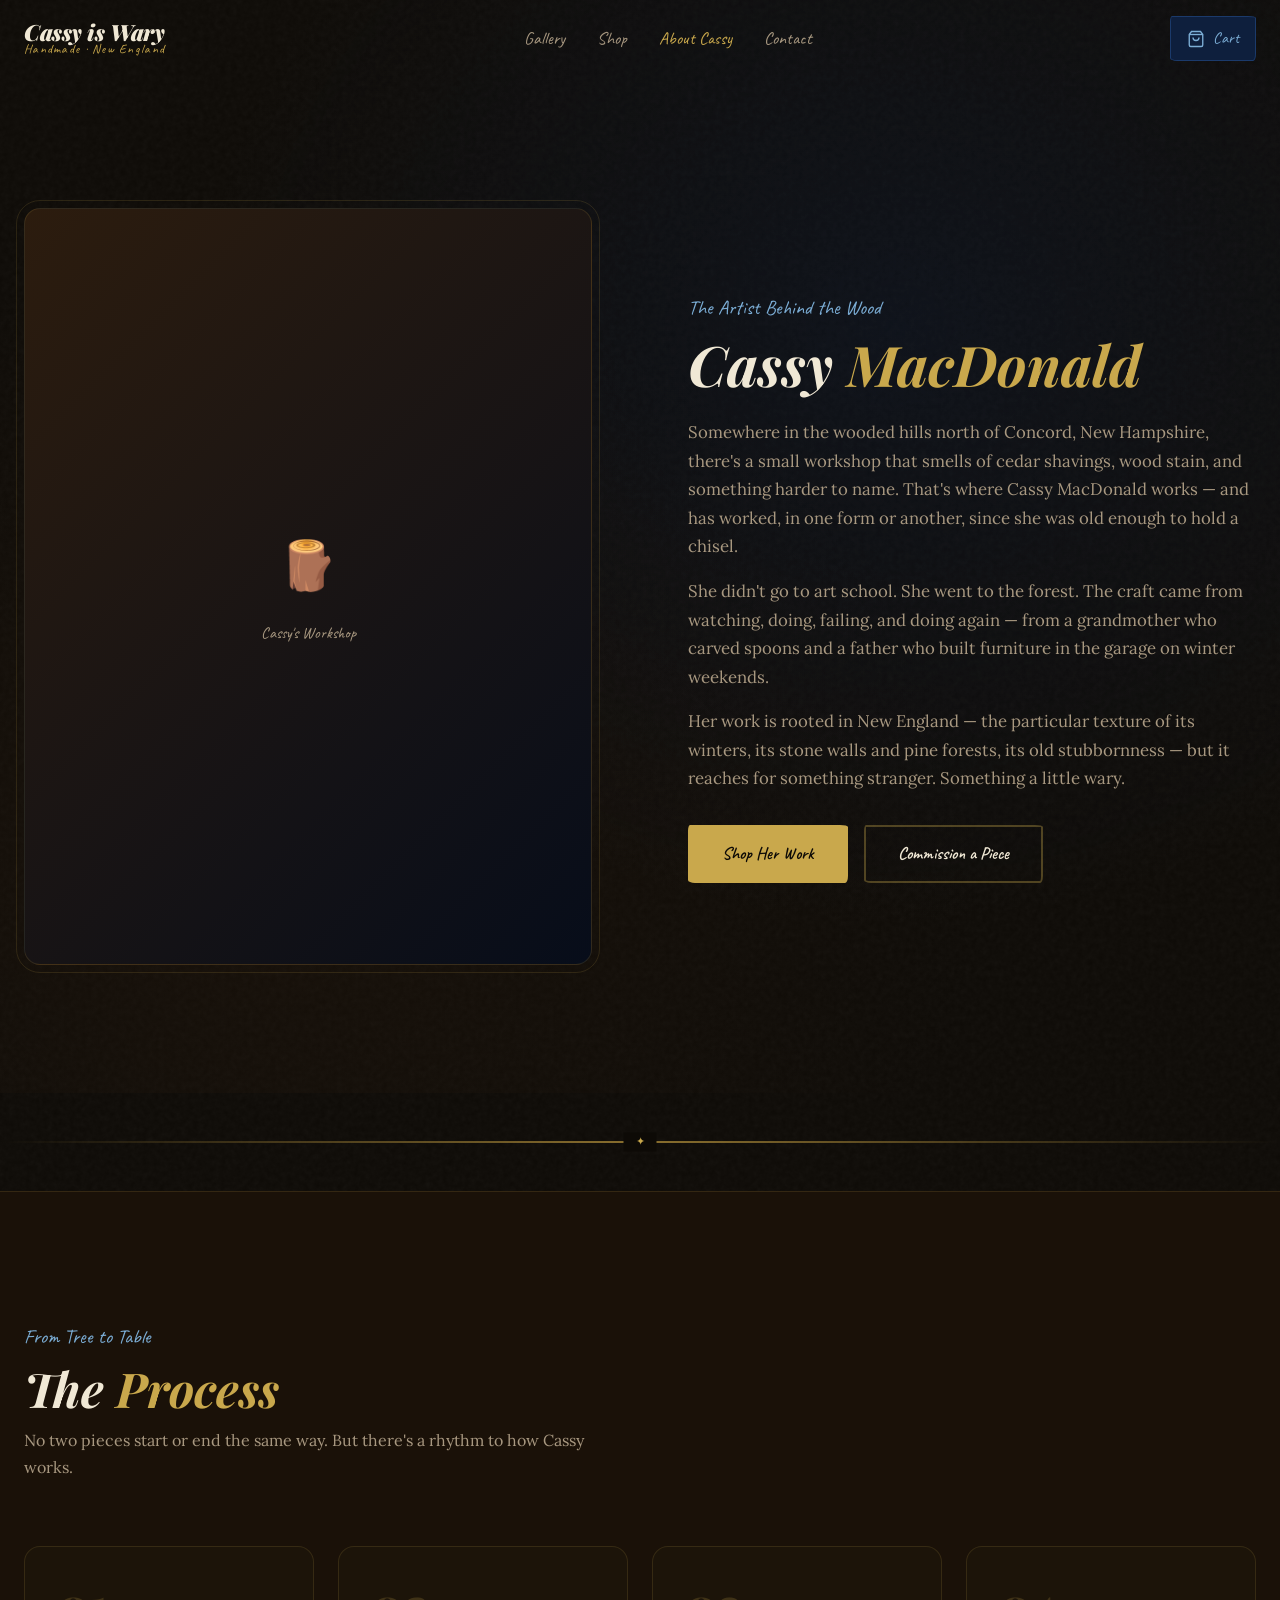
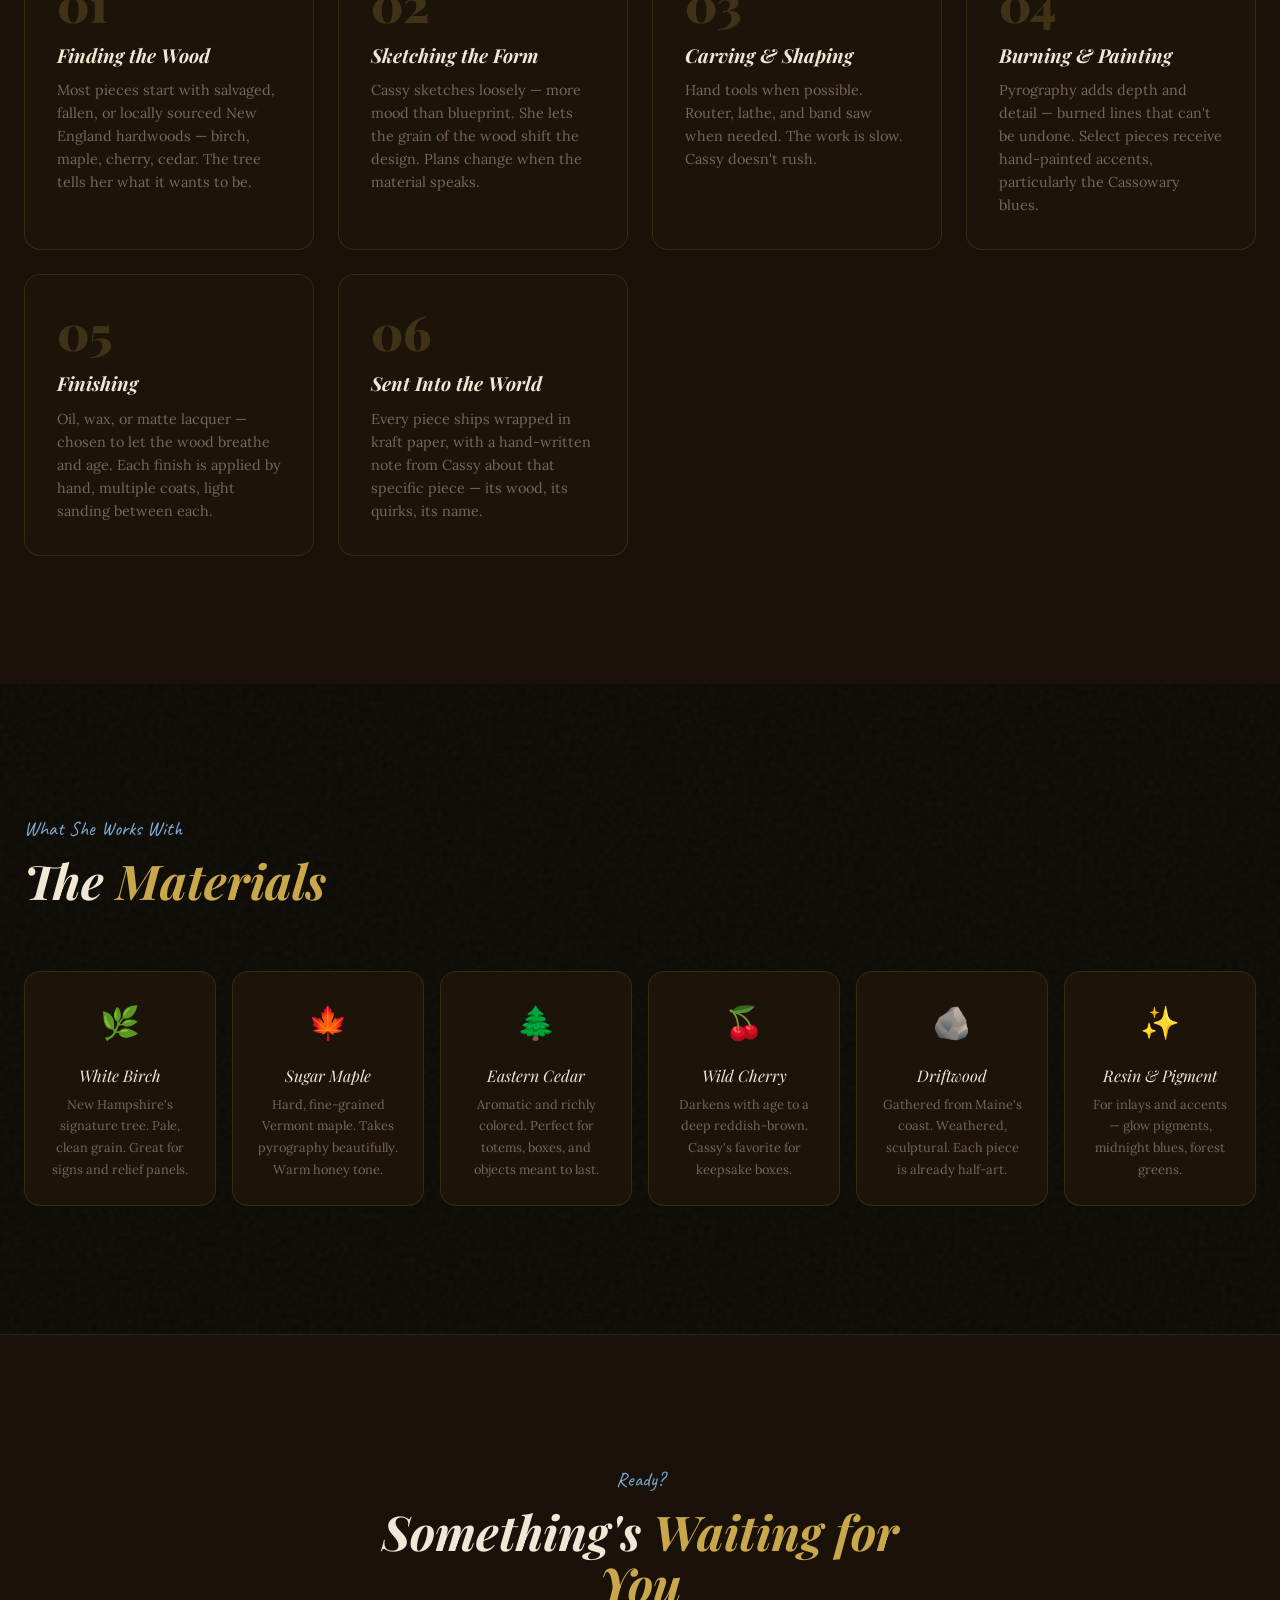
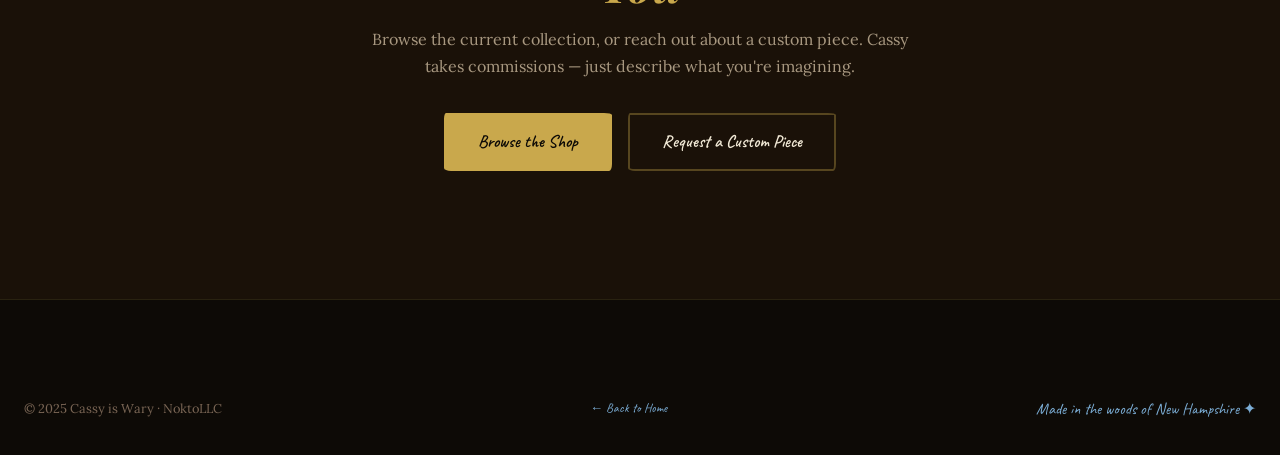
==== about.html @ 4c767a43 "Initial build: Cassy is Wary woodcraft site Full static gallery + e-commerce site for Cassy MacDonal" ====
<!DOCTYPE html>
<html lang="en">
<head>
  <meta charset="UTF-8">
  <meta name="viewport" content="width=device-width, initial-scale=1.0">
  <meta name="description" content="About Cassy MacDonald — the artist behind Cassy is Wary. Handmade woodcraft from New Hampshire.">
  <title>About Cassy — Cassy is Wary</title>
  <link rel="stylesheet" href="css/main.css">
  <link rel="icon" href="data:image/svg+xml,<svg xmlns='http://www.w3.org/2000/svg' viewBox='0 0 100 100'><text y='.9em' font-size='90'>🪵</text></svg>">
  <style>
    .about-hero {
      padding: calc(var(--sp-10) + 80px) 0 var(--sp-10);
      position: relative;
      overflow: hidden;
    }
    .about-hero::before {
      content: '';
      position: absolute;
      inset: 0;
      background:
        radial-gradient(ellipse at 70% 30%, rgba(14,31,61,0.35) 0%, transparent 55%),
        radial-gradient(ellipse at 20% 80%, rgba(44,28,14,0.3) 0%, transparent 50%);
    }
    .about-hero-grid {
      display: grid;
      grid-template-columns: 1fr 1fr;
      gap: var(--sp-9);
      align-items: center;
      position: relative;
    }
    .about-portrait {
      position: relative;
    }
    .about-portrait img {
      width: 100%;
      border-radius: var(--radius-lg);
      border: 1px solid var(--border);
      box-shadow: 0 32px 80px rgba(0,0,0,0.7);
    }
    .portrait-frame {
      position: absolute;
      inset: -8px;
      border: 1px solid var(--border);
      border-radius: calc(var(--radius-lg) + 8px);
      pointer-events: none;
    }
    .portrait-placeholder {
      aspect-ratio: 3/4;
      background: linear-gradient(135deg, var(--bark-mid), var(--blue-void));
      border-radius: var(--radius-lg);
      display: flex;
      flex-direction: column;
      align-items: center;
      justify-content: center;
      gap: var(--sp-3);
      border: 1px solid var(--border);
      color: var(--ash);
      font-family: var(--font-hand);
    }
    .process-section {
      padding: var(--sp-10) 0;
      background: var(--bark-deep);
      border-top: 1px solid var(--border);
    }
    .process-steps {
      display: grid;
      grid-template-columns: repeat(auto-fill, minmax(240px, 1fr));
      gap: var(--sp-5);
      margin-top: var(--sp-8);
    }
    .process-step {
      background: var(--bg-card);
      border: 1px solid var(--border);
      border-radius: var(--radius-lg);
      padding: var(--sp-6);
      position: relative;
    }
    .step-number {
      font-family: var(--font-display);
      font-size: 3rem;
      font-weight: 900;
      color: var(--gold);
      opacity: 0.2;
      line-height: 1;
      margin-bottom: var(--sp-3);
    }
    .step-title {
      font-family: var(--font-display);
      font-size: 1.2rem;
      font-style: italic;
      color: var(--parchment);
      margin-bottom: var(--sp-2);
    }
    .step-desc {
      font-size: 0.9rem;
      color: var(--text-muted);
      line-height: 1.6;
    }
    .materials-section {
      padding: var(--sp-10) 0;
    }
    .materials-grid {
      display: grid;
      grid-template-columns: repeat(auto-fill, minmax(180px, 1fr));
      gap: var(--sp-4);
      margin-top: var(--sp-7);
    }
    .material-card {
      background: var(--bg-card);
      border: 1px solid var(--border);
      border-radius: var(--radius-lg);
      padding: var(--sp-5);
      text-align: center;
      transition: border-color var(--dur-fast), transform var(--dur-mid) var(--ease-out);
    }
    .material-card:hover {
      border-color: var(--border-strong);
      transform: translateY(-3px);
    }
    .material-icon {
      font-size: 2rem;
      margin-bottom: var(--sp-3);
      display: block;
    }
    .material-name {
      font-family: var(--font-display);
      font-style: italic;
      font-size: 1rem;
      color: var(--parchment);
      margin-bottom: var(--sp-1);
    }
    .material-desc {
      font-size: 0.8rem;
      color: var(--text-muted);
    }
    @media (max-width: 768px) {
      .about-hero-grid { grid-template-columns: 1fr; }
      .about-portrait { max-width: 360px; margin: 0 auto; }
    }
  </style>
</head>
<body>

  <header class="site-nav" role="banner">
    <div class="container nav-inner">
      <a href="index.html" class="nav-logo" aria-label="Cassy is Wary — Home">
        <span class="nav-logo-main">Cassy is Wary</span>
        <span class="nav-logo-sub">Handmade · New England</span>
      </a>
      <nav class="nav-links" aria-label="Main navigation">
        <a href="index.html#gallery">Gallery</a>
        <a href="shop.html">Shop</a>
        <a href="about.html" aria-current="page" style="color:var(--gold)">About Cassy</a>
        <a href="index.html#contact">Contact</a>
      </nav>
      <button class="nav-cart-btn" aria-label="View cart" id="open-cart">
        <svg width="18" height="18" viewBox="0 0 24 24" fill="none" stroke="currentColor" stroke-width="1.8" aria-hidden="true">
          <path d="M6 2L3 6v14a2 2 0 002 2h14a2 2 0 002-2V6l-3-4z"/>
          <line x1="3" y1="6" x2="21" y2="6"/>
          <path d="M16 10a4 4 0 01-8 0"/>
        </svg>
        Cart
      </button>
      <button class="nav-hamburger" aria-label="Open menu" aria-expanded="false">
        <span></span><span></span><span></span>
      </button>
    </div>
  </header>

  <main>

    <!-- Hero -->
    <section class="about-hero" aria-label="About Cassy MacDonald">
      <div class="container">
        <div class="about-hero-grid">
          <div class="about-portrait animate-in">
            <img src="images/about-workshop.webp"
                 alt="Cassy MacDonald at her workbench carving wood by lamplight"
                 loading="eager"
                 onerror="this.style.display='none';this.nextElementSibling.style.display='flex'">
            <div class="portrait-placeholder" style="display:none">
              <span style="font-size:3rem">🪵</span>
              <span>Cassy's Workshop</span>
            </div>
            <div class="portrait-frame" aria-hidden="true"></div>
          </div>

          <div class="animate-in">
            <span class="section-eyebrow">The Artist Behind the Wood</span>
            <h1 class="section-title" style="font-size:clamp(2.2rem,5vw,3.5rem)">
              Cassy <span>MacDonald</span>
            </h1>
            <div style="height:var(--sp-5)"></div>
            <p style="color:var(--text-secondary);font-size:1.05rem;margin-bottom:var(--sp-4)">
              Somewhere in the wooded hills north of Concord, New Hampshire, there's a small workshop
              that smells of cedar shavings, wood stain, and something harder to name. That's where
              Cassy MacDonald works — and has worked, in one form or another, since she was old
              enough to hold a chisel.
            </p>
            <p style="color:var(--text-secondary);font-size:1.05rem;margin-bottom:var(--sp-4)">
              She didn't go to art school. She went to the forest. The craft came from watching,
              doing, failing, and doing again — from a grandmother who carved spoons and a father
              who built furniture in the garage on winter weekends.
            </p>
            <p style="color:var(--text-secondary);font-size:1.05rem;margin-bottom:var(--sp-6)">
              Her work is rooted in New England — the particular texture of its winters,
              its stone walls and pine forests, its old stubbornness — but it reaches for
              something stranger. Something a little wary.
            </p>
            <div style="display:flex;gap:var(--sp-4);flex-wrap:wrap">
              <a href="shop.html" class="btn btn-primary">Shop Her Work</a>
              <a href="index.html#contact" class="btn btn-secondary">Commission a Piece</a>
            </div>
          </div>
        </div>
      </div>
    </section>

    <div class="bark-divider container"></div>

    <!-- Process -->
    <section class="process-section" id="process" aria-label="Cassy's process">
      <div class="container">
        <div class="section-header animate-in">
          <span class="section-eyebrow">From Tree to Table</span>
          <h2 class="section-title">The <span>Process</span></h2>
          <p class="section-desc">
            No two pieces start or end the same way. But there's a rhythm to how Cassy works.
          </p>
        </div>
        <div class="process-steps">
          <div class="process-step animate-in">
            <div class="step-number" aria-hidden="true">01</div>
            <h3 class="step-title">Finding the Wood</h3>
            <p class="step-desc">Most pieces start with salvaged, fallen, or locally sourced New England hardwoods — birch, maple, cherry, cedar. The tree tells her what it wants to be.</p>
          </div>
          <div class="process-step animate-in">
            <div class="step-number" aria-hidden="true">02</div>
            <h3 class="step-title">Sketching the Form</h3>
            <p class="step-desc">Cassy sketches loosely — more mood than blueprint. She lets the grain of the wood shift the design. Plans change when the material speaks.</p>
          </div>
          <div class="process-step animate-in">
            <div class="step-number" aria-hidden="true">03</div>
            <h3 class="step-title">Carving & Shaping</h3>
            <p class="step-desc">Hand tools when possible. Router, lathe, and band saw when needed. The work is slow. Cassy doesn't rush.</p>
          </div>
          <div class="process-step animate-in">
            <div class="step-number" aria-hidden="true">04</div>
            <h3 class="step-title">Burning & Painting</h3>
            <p class="step-desc">Pyrography adds depth and detail — burned lines that can't be undone. Select pieces receive hand-painted accents, particularly the Cassowary blues.</p>
          </div>
          <div class="process-step animate-in">
            <div class="step-number" aria-hidden="true">05</div>
            <h3 class="step-title">Finishing</h3>
            <p class="step-desc">Oil, wax, or matte lacquer — chosen to let the wood breathe and age. Each finish is applied by hand, multiple coats, light sanding between each.</p>
          </div>
          <div class="process-step animate-in">
            <div class="step-number" aria-hidden="true">06</div>
            <h3 class="step-title">Sent Into the World</h3>
            <p class="step-desc">Every piece ships wrapped in kraft paper, with a hand-written note from Cassy about that specific piece — its wood, its quirks, its name.</p>
          </div>
        </div>
      </div>
    </section>

    <!-- Materials -->
    <section class="materials-section" aria-label="Materials Cassy works with">
      <div class="container">
        <div class="section-header animate-in">
          <span class="section-eyebrow">What She Works With</span>
          <h2 class="section-title">The <span>Materials</span></h2>
        </div>
        <div class="materials-grid">
          <div class="material-card animate-in">
            <span class="material-icon" aria-hidden="true">🌿</span>
            <div class="material-name">White Birch</div>
            <p class="material-desc">New Hampshire's signature tree. Pale, clean grain. Great for signs and relief panels.</p>
          </div>
          <div class="material-card animate-in">
            <span class="material-icon" aria-hidden="true">🍁</span>
            <div class="material-name">Sugar Maple</div>
            <p class="material-desc">Hard, fine-grained Vermont maple. Takes pyrography beautifully. Warm honey tone.</p>
          </div>
          <div class="material-card animate-in">
            <span class="material-icon" aria-hidden="true">🌲</span>
            <div class="material-name">Eastern Cedar</div>
            <p class="material-desc">Aromatic and richly colored. Perfect for totems, boxes, and objects meant to last.</p>
          </div>
          <div class="material-card animate-in">
            <span class="material-icon" aria-hidden="true">🍒</span>
            <div class="material-name">Wild Cherry</div>
            <p class="material-desc">Darkens with age to a deep reddish-brown. Cassy's favorite for keepsake boxes.</p>
          </div>
          <div class="material-card animate-in">
            <span class="material-icon" aria-hidden="true">🪨</span>
            <div class="material-name">Driftwood</div>
            <p class="material-desc">Gathered from Maine's coast. Weathered, sculptural. Each piece is already half-art.</p>
          </div>
          <div class="material-card animate-in">
            <span class="material-icon" aria-hidden="true">✨</span>
            <div class="material-name">Resin & Pigment</div>
            <p class="material-desc">For inlays and accents — glow pigments, midnight blues, forest greens.</p>
          </div>
        </div>
      </div>
    </section>

    <!-- CTA -->
    <section style="padding:var(--sp-10) 0;text-align:center;background:var(--bark-deep);border-top:1px solid var(--border)">
      <div class="container">
        <div class="animate-in" style="max-width:560px;margin:0 auto">
          <span class="section-eyebrow" style="display:block;text-align:center">Ready?</span>
          <h2 class="section-title" style="text-align:center">Something's <span>Waiting for You</span></h2>
          <p style="color:var(--text-secondary);margin:var(--sp-4) 0 var(--sp-6)">
            Browse the current collection, or reach out about a custom piece.
            Cassy takes commissions — just describe what you're imagining.
          </p>
          <div style="display:flex;gap:var(--sp-4);justify-content:center;flex-wrap:wrap">
            <a href="shop.html" class="btn btn-primary">Browse the Shop</a>
            <a href="index.html#contact" class="btn btn-secondary">Request a Custom Piece</a>
          </div>
        </div>
      </div>
    </section>

  </main>

  <footer class="site-footer" role="contentinfo">
    <div class="container">
      <div class="footer-bottom" style="padding-top:0;border-top:none">
        <span>© 2025 Cassy is Wary · NoktoLLC</span>
        <a href="index.html" style="font-family:var(--font-hand);color:var(--blue-wattle)">← Back to Home</a>
        <span class="footer-hand-note">Made in the woods of New Hampshire ✦</span>
      </div>
    </div>
  </footer>

  <script src="js/main.js" defer></script>
</body>
</html>
---- css/main.css ----
/* ============================================================
   CASSY IS WARY — Design System
   Rustic · Haunted Woods · Cozy · Eccentric
   Inspired by the Cassowary bird & Beau is Afraid
   ============================================================ */

/* ── Google Fonts ── */
@import url('https://fonts.googleapis.com/css2?family=Playfair+Display:ital,wght@0,400;0,700;0,900;1,400;1,700&family=Lora:ital,wght@0,400;0,500;1,400&family=Caveat:wght@400;600;700&display=swap');

/* ── Design Tokens ── */
:root {
  /* Core Palette */
  --void:           #08070A;
  --bark-abyss:     #0D0A06;
  --bark-deep:      #1A1108;
  --bark-mid:       #2C1C0E;
  --bark-warm:      #3D2410;
  --bark-light:     #5C3D22;

  /* Cassowary Blues */
  --blue-void:      #070D1A;
  --blue-deep:      #0E1F3D;
  --blue-mid:       #1B3A6B;
  --blue-bright:    #2952A3;
  --blue-accent:    #4A7FD4;
  --blue-wattle:    #7CAED6; /* cassowary wattle color */

  /* Forest */
  --moss-deep:      #1A2010;
  --moss:           #384830;
  --fern:           #4A6040;

  /* Warm Neutrals */
  --bone:           #E8DFD0;
  --parchment:      #F0E8D5;
  --cream:          #FAF5EB;
  --ash:            #A89880;
  --driftwood:      #7A6655;

  /* Accents */
  --gold:           #C9A84C;
  --gold-dim:       #8A6F2E;
  --rust:           #7A2D1E;
  --rust-bright:    #A03D2A;
  --wax:            #D4C5A9;

  /* Semantic */
  --bg-primary:     var(--bark-abyss);
  --bg-surface:     var(--bark-deep);
  --bg-raised:      var(--bark-mid);
  --bg-card:        #1C1409;
  --text-primary:   var(--bone);
  --text-secondary: var(--ash);
  --text-muted:     var(--driftwood);
  --text-accent:    var(--gold);
  --border:         rgba(201, 168, 76, 0.15);
  --border-strong:  rgba(201, 168, 76, 0.35);
  --glow-blue:      rgba(27, 58, 107, 0.4);
  --glow-gold:      rgba(201, 168, 76, 0.25);

  /* Typography */
  --font-display:   'Playfair Display', Georgia, serif;
  --font-body:      'Lora', Georgia, serif;
  --font-hand:      'Caveat', cursive;

  /* Spacing (8dp rhythm) */
  --sp-1: 4px;
  --sp-2: 8px;
  --sp-3: 12px;
  --sp-4: 16px;
  --sp-5: 24px;
  --sp-6: 32px;
  --sp-7: 48px;
  --sp-8: 64px;
  --sp-9: 96px;
  --sp-10: 128px;

  /* Radii */
  --radius-sm:   4px;
  --radius-md:   8px;
  --radius-lg:   16px;
  --radius-bark: 2px 8px 3px 7px / 6px 2px 7px 3px; /* organic */

  /* Transitions */
  --ease-out:    cubic-bezier(0.16, 1, 0.3, 1);
  --ease-in:     cubic-bezier(0.4, 0, 1, 1);
  --dur-fast:    150ms;
  --dur-mid:     250ms;
  --dur-slow:    400ms;
  --dur-drift:   600ms;
}

/* ── Reset ── */
*, *::before, *::after { box-sizing: border-box; margin: 0; padding: 0; }
html { font-size: 16px; scroll-behavior: smooth; }

body {
  background-color: var(--bg-primary);
  color: var(--text-primary);
  font-family: var(--font-body);
  font-size: 1rem;
  line-height: 1.7;
  min-height: 100vh;
  overflow-x: hidden;
  /* subtle grain overlay */
  background-image:
    url("data:image/svg+xml,%3Csvg viewBox='0 0 256 256' xmlns='http://www.w3.org/2000/svg'%3E%3Cfilter id='noise'%3E%3CfeTurbulence type='fractalNoise' baseFrequency='0.9' numOctaves='4' stitchTiles='stitch'/%3E%3CfeColorMatrix type='saturate' values='0'/%3E%3C/filter%3E%3Crect width='100%25' height='100%25' filter='url(%23noise)' opacity='0.04'/%3E%3C/svg%3E");
}

img { display: block; max-width: 100%; height: auto; }
a  { color: inherit; text-decoration: none; }
ul { list-style: none; }
button { cursor: pointer; border: none; background: none; font: inherit; }

/* ── Utility ── */
.container {
  width: 100%;
  max-width: 1280px;
  margin: 0 auto;
  padding: 0 var(--sp-5);
}
.visually-hidden {
  position: absolute; width: 1px; height: 1px;
  overflow: hidden; clip: rect(0,0,0,0); white-space: nowrap;
}
.hand-label {
  font-family: var(--font-hand);
  font-size: 1.1rem;
  color: var(--gold);
  letter-spacing: 0.05em;
}
.section-eyebrow {
  font-family: var(--font-hand);
  font-size: 1.25rem;
  color: var(--blue-wattle);
  display: block;
  margin-bottom: var(--sp-2);
}
.bark-divider {
  width: 100%;
  height: 2px;
  background: linear-gradient(90deg, transparent, var(--gold-dim), transparent);
  margin: var(--sp-7) 0;
  position: relative;
}
.bark-divider::before {
  content: '✦';
  position: absolute;
  left: 50%;
  top: 50%;
  transform: translate(-50%, -50%);
  color: var(--gold);
  background: var(--bg-primary);
  padding: 0 var(--sp-3);
  font-size: 0.7rem;
}

/* ── Navigation ── */
.site-nav {
  position: fixed;
  top: 0; left: 0; right: 0;
  z-index: 100;
  padding: var(--sp-4) 0;
  transition: background var(--dur-mid) var(--ease-out),
              backdrop-filter var(--dur-mid) var(--ease-out);
}
.site-nav.scrolled {
  background: rgba(13, 10, 6, 0.9);
  backdrop-filter: blur(12px);
  border-bottom: 1px solid var(--border);
}
.nav-inner {
  display: flex;
  align-items: center;
  justify-content: space-between;
}
.nav-logo {
  display: flex;
  flex-direction: column;
  gap: 0;
  line-height: 1;
}
.nav-logo-main {
  font-family: var(--font-display);
  font-size: 1.4rem;
  font-weight: 900;
  font-style: italic;
  color: var(--parchment);
  letter-spacing: -0.02em;
}
.nav-logo-sub {
  font-family: var(--font-hand);
  font-size: 0.8rem;
  color: var(--gold);
  letter-spacing: 0.1em;
}
.nav-links {
  display: flex;
  gap: var(--sp-6);
  align-items: center;
}
.nav-links a {
  font-family: var(--font-hand);
  font-size: 1.1rem;
  color: var(--ash);
  transition: color var(--dur-fast) var(--ease-out);
  position: relative;
}
.nav-links a::after {
  content: '';
  position: absolute;
  bottom: -2px; left: 0; right: 100%;
  height: 1px;
  background: var(--gold);
  transition: right var(--dur-mid) var(--ease-out);
}
.nav-links a:hover { color: var(--parchment); }
.nav-links a:hover::after { right: 0; }
.nav-cart-btn {
  display: flex;
  align-items: center;
  gap: var(--sp-2);
  padding: var(--sp-2) var(--sp-4);
  background: var(--blue-deep);
  border: 1px solid var(--blue-mid);
  border-radius: var(--radius-bark);
  color: var(--blue-wattle);
  font-family: var(--font-hand);
  font-size: 1rem;
  transition: background var(--dur-fast), color var(--dur-fast);
  min-width: 44px; min-height: 44px;
}
.nav-cart-btn:hover { background: var(--blue-mid); color: var(--parchment); }
.nav-hamburger {
  display: none;
  flex-direction: column;
  gap: 5px;
  min-width: 44px; min-height: 44px;
  justify-content: center; align-items: center;
}
.nav-hamburger span {
  display: block;
  width: 22px; height: 2px;
  background: var(--bone);
  transition: transform var(--dur-mid), opacity var(--dur-mid);
}

/* ── Hero ── */
.hero {
  position: relative;
  min-height: 100vh;
  display: flex;
  align-items: center;
  overflow: hidden;
}
.hero-bg {
  position: absolute;
  inset: 0;
  background-image: url('../images/hero-bg.webp');
  background-size: cover;
  background-position: center 30%;
  transform: scale(1.05);
  transition: transform 8s var(--ease-out);
}
.hero-bg.loaded { transform: scale(1); }
.hero-overlay {
  position: absolute;
  inset: 0;
  background:
    linear-gradient(180deg, rgba(8,7,10,0.6) 0%, rgba(13,10,6,0.3) 40%, rgba(8,7,10,0.85) 100%),
    radial-gradient(ellipse at 30% 60%, rgba(14,31,61,0.4) 0%, transparent 60%);
}
.hero-content {
  position: relative;
  z-index: 2;
  max-width: 780px;
  padding: var(--sp-10) 0 var(--sp-9);
}
.hero-eyebrow {
  font-family: var(--font-hand);
  font-size: 1.2rem;
  color: var(--blue-wattle);
  letter-spacing: 0.15em;
  display: block;
  margin-bottom: var(--sp-4);
  opacity: 0;
  animation: fadeUp 0.8s var(--ease-out) 0.2s forwards;
}
.hero-title {
  font-family: var(--font-display);
  font-size: clamp(3rem, 8vw, 6.5rem);
  font-weight: 900;
  font-style: italic;
  line-height: 1.0;
  letter-spacing: -0.03em;
  color: var(--parchment);
  margin-bottom: var(--sp-5);
  opacity: 0;
  animation: fadeUp 0.9s var(--ease-out) 0.4s forwards;
}
.hero-title em {
  font-style: normal;
  color: var(--blue-accent);
  display: block;
}
.hero-tagline {
  font-size: 1.15rem;
  color: var(--ash);
  max-width: 520px;
  line-height: 1.7;
  margin-bottom: var(--sp-7);
  opacity: 0;
  animation: fadeUp 0.9s var(--ease-out) 0.6s forwards;
}
.hero-actions {
  display: flex;
  gap: var(--sp-4);
  flex-wrap: wrap;
  opacity: 0;
  animation: fadeUp 0.9s var(--ease-out) 0.8s forwards;
}
.hero-scroll-hint {
  position: absolute;
  bottom: var(--sp-6);
  left: 50%;
  transform: translateX(-50%);
  display: flex;
  flex-direction: column;
  align-items: center;
  gap: var(--sp-2);
  color: var(--driftwood);
  font-family: var(--font-hand);
  font-size: 0.85rem;
  animation: bounce 2s ease-in-out infinite;
}
.hero-scroll-hint svg { opacity: 0.6; }

/* ── Buttons ── */
.btn {
  display: inline-flex;
  align-items: center;
  gap: var(--sp-2);
  padding: var(--sp-3) var(--sp-6);
  border-radius: var(--radius-bark);
  font-family: var(--font-hand);
  font-size: 1.1rem;
  font-weight: 600;
  transition: all var(--dur-mid) var(--ease-out);
  min-height: 44px;
  position: relative;
  overflow: hidden;
}
.btn::before {
  content: '';
  position: absolute;
  inset: 0;
  opacity: 0;
  transition: opacity var(--dur-fast);
}
.btn:hover::before { opacity: 1; }

.btn-primary {
  background: var(--gold);
  color: var(--bark-abyss);
  border: 2px solid var(--gold);
}
.btn-primary::before { background: rgba(255,255,255,0.12); }
.btn-primary:hover { transform: translateY(-2px); box-shadow: 0 8px 24px var(--glow-gold); }

.btn-secondary {
  background: transparent;
  color: var(--parchment);
  border: 2px solid var(--border-strong);
}
.btn-secondary:hover {
  border-color: var(--gold);
  color: var(--gold);
  transform: translateY(-2px);
}

.btn-ghost {
  background: transparent;
  color: var(--ash);
  border: 1px solid var(--border);
  padding: var(--sp-2) var(--sp-4);
  font-size: 0.95rem;
}
.btn-ghost:hover { color: var(--parchment); border-color: var(--border-strong); }

/* ── Featured Banner ── */
.featured-banner {
  background: linear-gradient(90deg, var(--blue-void), var(--blue-deep), var(--blue-void));
  border-top: 1px solid var(--border);
  border-bottom: 1px solid var(--border);
  padding: var(--sp-4) 0;
  overflow: hidden;
}
.marquee-track {
  display: flex;
  gap: var(--sp-8);
  animation: marquee 30s linear infinite;
  white-space: nowrap;
}
.marquee-item {
  font-family: var(--font-hand);
  font-size: 1rem;
  color: var(--blue-wattle);
  opacity: 0.8;
  display: flex;
  align-items: center;
  gap: var(--sp-4);
  flex-shrink: 0;
}
.marquee-item::after {
  content: '·';
  color: var(--gold);
}

/* ── Section Headers ── */
.section-header {
  margin-bottom: var(--sp-8);
}
.section-title {
  font-family: var(--font-display);
  font-size: clamp(2rem, 4vw, 3rem);
  font-weight: 700;
  font-style: italic;
  line-height: 1.1;
  color: var(--parchment);
}
.section-title span { color: var(--gold); }
.section-desc {
  font-size: 1rem;
  color: var(--text-secondary);
  max-width: 560px;
  margin-top: var(--sp-3);
}

/* ── Product Grid ── */
.products-section {
  padding: var(--sp-10) 0;
}
.product-filters {
  display: flex;
  gap: var(--sp-3);
  flex-wrap: wrap;
  margin-bottom: var(--sp-7);
}
.filter-btn {
  padding: var(--sp-2) var(--sp-4);
  border-radius: 999px;
  border: 1px solid var(--border);
  font-family: var(--font-hand);
  font-size: 0.95rem;
  color: var(--text-muted);
  background: transparent;
  transition: all var(--dur-fast);
  min-height: 44px;
}
.filter-btn:hover,
.filter-btn.active {
  border-color: var(--gold);
  color: var(--gold);
  background: rgba(201,168,76,0.08);
}
.products-grid {
  display: grid;
  grid-template-columns: repeat(auto-fill, minmax(280px, 1fr));
  gap: var(--sp-5);
}
.product-card {
  background: var(--bg-card);
  border: 1px solid var(--border);
  border-radius: var(--radius-lg);
  overflow: hidden;
  transition: transform var(--dur-mid) var(--ease-out),
              box-shadow var(--dur-mid) var(--ease-out),
              border-color var(--dur-mid);
  position: relative;
}
.product-card:hover {
  transform: translateY(-4px);
  box-shadow: 0 16px 48px rgba(0,0,0,0.5), 0 0 0 1px var(--border-strong);
  border-color: var(--border-strong);
}
.product-card-img {
  position: relative;
  aspect-ratio: 4/3;
  overflow: hidden;
  background: var(--bark-mid);
}
.product-card-img img {
  width: 100%; height: 100%;
  object-fit: cover;
  transition: transform var(--dur-slow) var(--ease-out);
}
.product-card:hover .product-card-img img { transform: scale(1.06); }
.product-badge {
  position: absolute;
  top: var(--sp-3); left: var(--sp-3);
  background: var(--blue-deep);
  border: 1px solid var(--blue-mid);
  color: var(--blue-wattle);
  font-family: var(--font-hand);
  font-size: 0.8rem;
  padding: 2px var(--sp-3);
  border-radius: 999px;
}
.product-card-body {
  padding: var(--sp-4) var(--sp-5) var(--sp-5);
}
.product-state {
  font-family: var(--font-hand);
  font-size: 0.85rem;
  color: var(--blue-wattle);
  letter-spacing: 0.05em;
  display: block;
  margin-bottom: var(--sp-1);
}
.product-name {
  font-family: var(--font-display);
  font-size: 1.2rem;
  font-weight: 700;
  font-style: italic;
  color: var(--parchment);
  margin-bottom: var(--sp-2);
  line-height: 1.2;
}
.product-desc {
  font-size: 0.9rem;
  color: var(--text-muted);
  margin-bottom: var(--sp-4);
  line-height: 1.6;
}
.product-footer {
  display: flex;
  align-items: center;
  justify-content: space-between;
  gap: var(--sp-3);
}
.product-price {
  font-family: var(--font-display);
  font-size: 1.3rem;
  font-weight: 700;
  color: var(--gold);
}
.add-to-cart-btn {
  display: flex;
  align-items: center;
  gap: var(--sp-2);
  padding: var(--sp-2) var(--sp-4);
  background: var(--bark-warm);
  border: 1px solid var(--border-strong);
  border-radius: var(--radius-bark);
  color: var(--parchment);
  font-family: var(--font-hand);
  font-size: 0.9rem;
  transition: all var(--dur-fast);
  min-height: 44px; min-width: 44px;
}
.add-to-cart-btn:hover {
  background: var(--gold);
  color: var(--bark-abyss);
  border-color: var(--gold);
}

/* ── CartSnip Integration ── */
/* CARTSNIP PLACEHOLDER — replace with CartSnip embed script */
.cartsnip-cart-widget {
  /* CartSnip will inject its cart UI here */
  display: none; /* Hidden until CartSnip loads */
}
#cartsnip-floating-cart {
  position: fixed;
  bottom: var(--sp-6);
  right: var(--sp-6);
  z-index: 200;
  /* CartSnip styles override */
}

/* ── About Strip ── */
.about-strip {
  padding: var(--sp-10) 0;
  background: linear-gradient(135deg, var(--bark-deep) 0%, var(--blue-void) 100%);
  border-top: 1px solid var(--border);
  border-bottom: 1px solid var(--border);
}
.about-grid {
  display: grid;
  grid-template-columns: 1fr 1fr;
  gap: var(--sp-9);
  align-items: center;
}
.about-img-wrap {
  position: relative;
}
.about-img-wrap img {
  width: 100%;
  border-radius: var(--radius-lg);
  border: 1px solid var(--border);
  box-shadow: 0 24px 64px rgba(0,0,0,0.6);
}
.about-img-caption {
  position: absolute;
  bottom: var(--sp-4);
  right: var(--sp-4);
  background: rgba(13,10,6,0.85);
  border: 1px solid var(--border);
  padding: var(--sp-2) var(--sp-4);
  border-radius: var(--radius-bark);
  font-family: var(--font-hand);
  font-size: 0.9rem;
  color: var(--gold);
  backdrop-filter: blur(8px);
}
.about-text p {
  color: var(--text-secondary);
  margin-bottom: var(--sp-4);
  font-size: 1.05rem;
}
.about-techniques {
  display: flex;
  flex-wrap: wrap;
  gap: var(--sp-2);
  margin: var(--sp-5) 0;
}
.technique-tag {
  padding: var(--sp-1) var(--sp-3);
  background: rgba(27,58,107,0.25);
  border: 1px solid rgba(74,127,212,0.3);
  border-radius: 999px;
  font-family: var(--font-hand);
  font-size: 0.9rem;
  color: var(--blue-wattle);
}

/* ── Cassowary Lore Section ── */
.lore-section {
  padding: var(--sp-10) 0;
  position: relative;
  overflow: hidden;
}
.lore-section::before {
  content: '';
  position: absolute;
  inset: 0;
  background:
    radial-gradient(ellipse at 20% 50%, rgba(14,31,61,0.3) 0%, transparent 50%),
    radial-gradient(ellipse at 80% 30%, rgba(58,36,16,0.2) 0%, transparent 50%);
  pointer-events: none;
}
.lore-inner {
  display: grid;
  grid-template-columns: 280px 1fr;
  gap: var(--sp-8);
  align-items: start;
}
.lore-bird-img {
  position: relative;
}
.lore-bird-img img {
  width: 100%;
  border-radius: var(--radius-lg);
  filter: drop-shadow(0 0 40px rgba(27,58,107,0.5));
}
.lore-text {
  padding-top: var(--sp-4);
}
.lore-text blockquote {
  font-family: var(--font-display);
  font-style: italic;
  font-size: 1.4rem;
  color: var(--parchment);
  border-left: 3px solid var(--gold);
  padding-left: var(--sp-5);
  margin: var(--sp-5) 0;
  line-height: 1.5;
}
.lore-text p { color: var(--text-secondary); margin-bottom: var(--sp-4); }

/* ── Testimonials ── */
.testimonials-section {
  padding: var(--sp-10) 0;
  background: var(--bark-deep);
  border-top: 1px solid var(--border);
}
.testimonials-grid {
  display: grid;
  grid-template-columns: repeat(auto-fill, minmax(300px, 1fr));
  gap: var(--sp-5);
  margin-top: var(--sp-7);
}
.testimonial-card {
  background: var(--bg-card);
  border: 1px solid var(--border);
  border-radius: var(--radius-lg);
  padding: var(--sp-6);
  position: relative;
}
.testimonial-card::before {
  content: '"';
  position: absolute;
  top: var(--sp-3);
  right: var(--sp-5);
  font-family: var(--font-display);
  font-size: 5rem;
  line-height: 1;
  color: var(--gold);
  opacity: 0.15;
}
.testimonial-text {
  font-style: italic;
  color: var(--text-secondary);
  margin-bottom: var(--sp-5);
  line-height: 1.7;
}
.testimonial-author {
  display: flex;
  align-items: center;
  gap: var(--sp-3);
}
.testimonial-stars {
  color: var(--gold);
  font-size: 0.85rem;
  letter-spacing: 2px;
}
.testimonial-name {
  font-family: var(--font-hand);
  font-size: 1rem;
  color: var(--parchment);
}
.testimonial-loc {
  font-size: 0.8rem;
  color: var(--text-muted);
}

/* ── Newsletter / Mailing List ── */
.newsletter-section {
  padding: var(--sp-10) 0;
  text-align: center;
  position: relative;
  overflow: hidden;
}
.newsletter-section::before {
  content: '';
  position: absolute;
  inset: 0;
  background: radial-gradient(ellipse at center, rgba(27,58,107,0.2) 0%, transparent 70%);
}
.newsletter-inner {
  position: relative;
  max-width: 560px;
  margin: 0 auto;
}
.newsletter-icon {
  font-size: 2.5rem;
  margin-bottom: var(--sp-4);
}
.newsletter-title {
  font-family: var(--font-display);
  font-size: 2rem;
  font-style: italic;
  font-weight: 700;
  color: var(--parchment);
  margin-bottom: var(--sp-3);
}
.newsletter-desc {
  color: var(--text-secondary);
  margin-bottom: var(--sp-6);
}
.newsletter-form {
  display: flex;
  gap: var(--sp-3);
  max-width: 440px;
  margin: 0 auto;
}
.newsletter-input {
  flex: 1;
  padding: var(--sp-3) var(--sp-4);
  background: var(--bg-surface);
  border: 1px solid var(--border-strong);
  border-radius: var(--radius-bark);
  color: var(--text-primary);
  font-family: var(--font-body);
  font-size: 1rem;
  min-height: 44px;
  transition: border-color var(--dur-fast);
}
.newsletter-input:focus {
  outline: none;
  border-color: var(--gold);
  box-shadow: 0 0 0 3px var(--glow-gold);
}
.newsletter-input::placeholder { color: var(--text-muted); }

/* ── Footer ── */
.site-footer {
  background: var(--bark-abyss);
  border-top: 1px solid var(--border);
  padding: var(--sp-9) 0 var(--sp-6);
}
.footer-grid {
  display: grid;
  grid-template-columns: 2fr 1fr 1fr 1fr;
  gap: var(--sp-8);
  margin-bottom: var(--sp-8);
}
.footer-brand-name {
  font-family: var(--font-display);
  font-size: 1.6rem;
  font-weight: 900;
  font-style: italic;
  color: var(--parchment);
  margin-bottom: var(--sp-3);
}
.footer-brand-desc {
  font-size: 0.9rem;
  color: var(--text-muted);
  line-height: 1.7;
  max-width: 260px;
}
.footer-col-title {
  font-family: var(--font-hand);
  font-size: 1rem;
  color: var(--gold);
  letter-spacing: 0.1em;
  margin-bottom: var(--sp-4);
  text-transform: uppercase;
}
.footer-links {
  display: flex;
  flex-direction: column;
  gap: var(--sp-2);
}
.footer-links a {
  font-size: 0.9rem;
  color: var(--text-muted);
  transition: color var(--dur-fast);
}
.footer-links a:hover { color: var(--parchment); }
.footer-bottom {
  display: flex;
  align-items: center;
  justify-content: space-between;
  padding-top: var(--sp-5);
  border-top: 1px solid var(--border);
  font-size: 0.8rem;
  color: var(--text-muted);
  flex-wrap: wrap;
  gap: var(--sp-3);
}
.footer-hand-note {
  font-family: var(--font-hand);
  font-size: 1rem;
  color: var(--blue-wattle);
}

/* ── Animations ── */
@keyframes fadeUp {
  from { opacity: 0; transform: translateY(20px); }
  to   { opacity: 1; transform: translateY(0); }
}
@keyframes bounce {
  0%, 100% { transform: translateX(-50%) translateY(0); }
  50%       { transform: translateX(-50%) translateY(8px); }
}
@keyframes marquee {
  from { transform: translateX(0); }
  to   { transform: translateX(-50%); }
}
@keyframes shimmer {
  from { background-position: -200% center; }
  to   { background-position: 200% center; }
}
.animate-in {
  opacity: 0;
  transform: translateY(24px);
  transition: opacity var(--dur-drift) var(--ease-out),
              transform var(--dur-drift) var(--ease-out);
}
.animate-in.visible { opacity: 1; transform: translateY(0); }

/* ── Product placeholder image ── */
.product-img-placeholder {
  width: 100%; height: 100%;
  display: flex;
  align-items: center;
  justify-content: center;
  background: linear-gradient(135deg, var(--bark-mid) 0%, var(--bark-warm) 100%);
  color: var(--gold-dim);
  font-family: var(--font-hand);
  font-size: 0.9rem;
  text-align: center;
  padding: var(--sp-4);
}

/* ── Responsive ── */
@media (max-width: 1024px) {
  .footer-grid { grid-template-columns: 1fr 1fr; gap: var(--sp-6); }
  .about-grid { gap: var(--sp-6); }
  .lore-inner { grid-template-columns: 200px 1fr; }
}
@media (max-width: 768px) {
  .nav-links { display: none; }
  .nav-hamburger { display: flex; }
  .nav-links.open {
    display: flex;
    flex-direction: column;
    position: fixed;
    inset: 0;
    background: rgba(8,7,10,0.97);
    justify-content: center;
    align-items: center;
    gap: var(--sp-6);
    z-index: 99;
    font-size: 1.5rem;
  }
  .about-grid { grid-template-columns: 1fr; }
  .about-img-wrap { max-width: 480px; margin: 0 auto; }
  .lore-inner { grid-template-columns: 1fr; }
  .lore-bird-img { max-width: 200px; margin: 0 auto; }
  .footer-grid { grid-template-columns: 1fr 1fr; }
  .newsletter-form { flex-direction: column; }
  .hero-actions { flex-direction: column; align-items: flex-start; }
}
@media (max-width: 480px) {
  .footer-grid { grid-template-columns: 1fr; }
  .products-grid { grid-template-columns: 1fr; }
  .footer-bottom { flex-direction: column; text-align: center; }
}

/* ── Reduced motion ── */
@media (prefers-reduced-motion: reduce) {
  *, *::before, *::after {
    animation-duration: 0.01ms !important;
    transition-duration: 0.01ms !important;
  }
  .marquee-track { animation: none; }
}
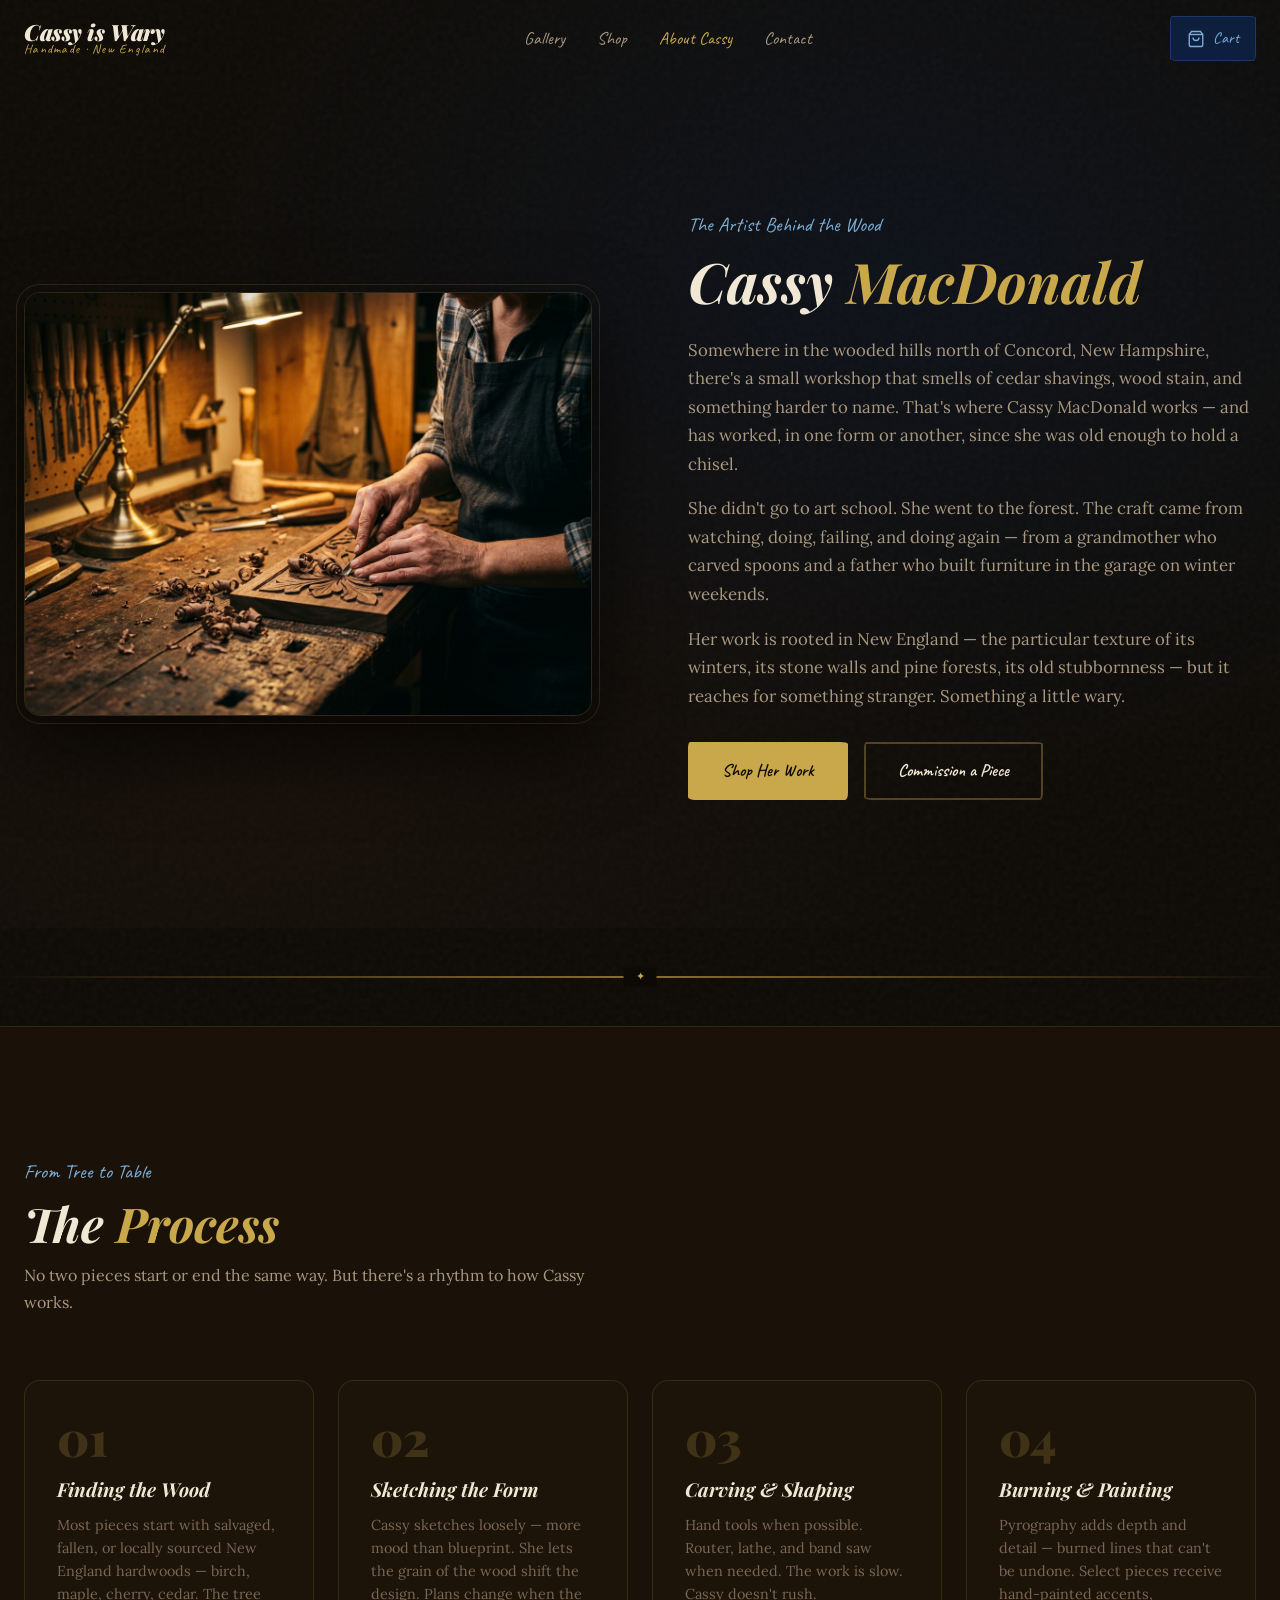
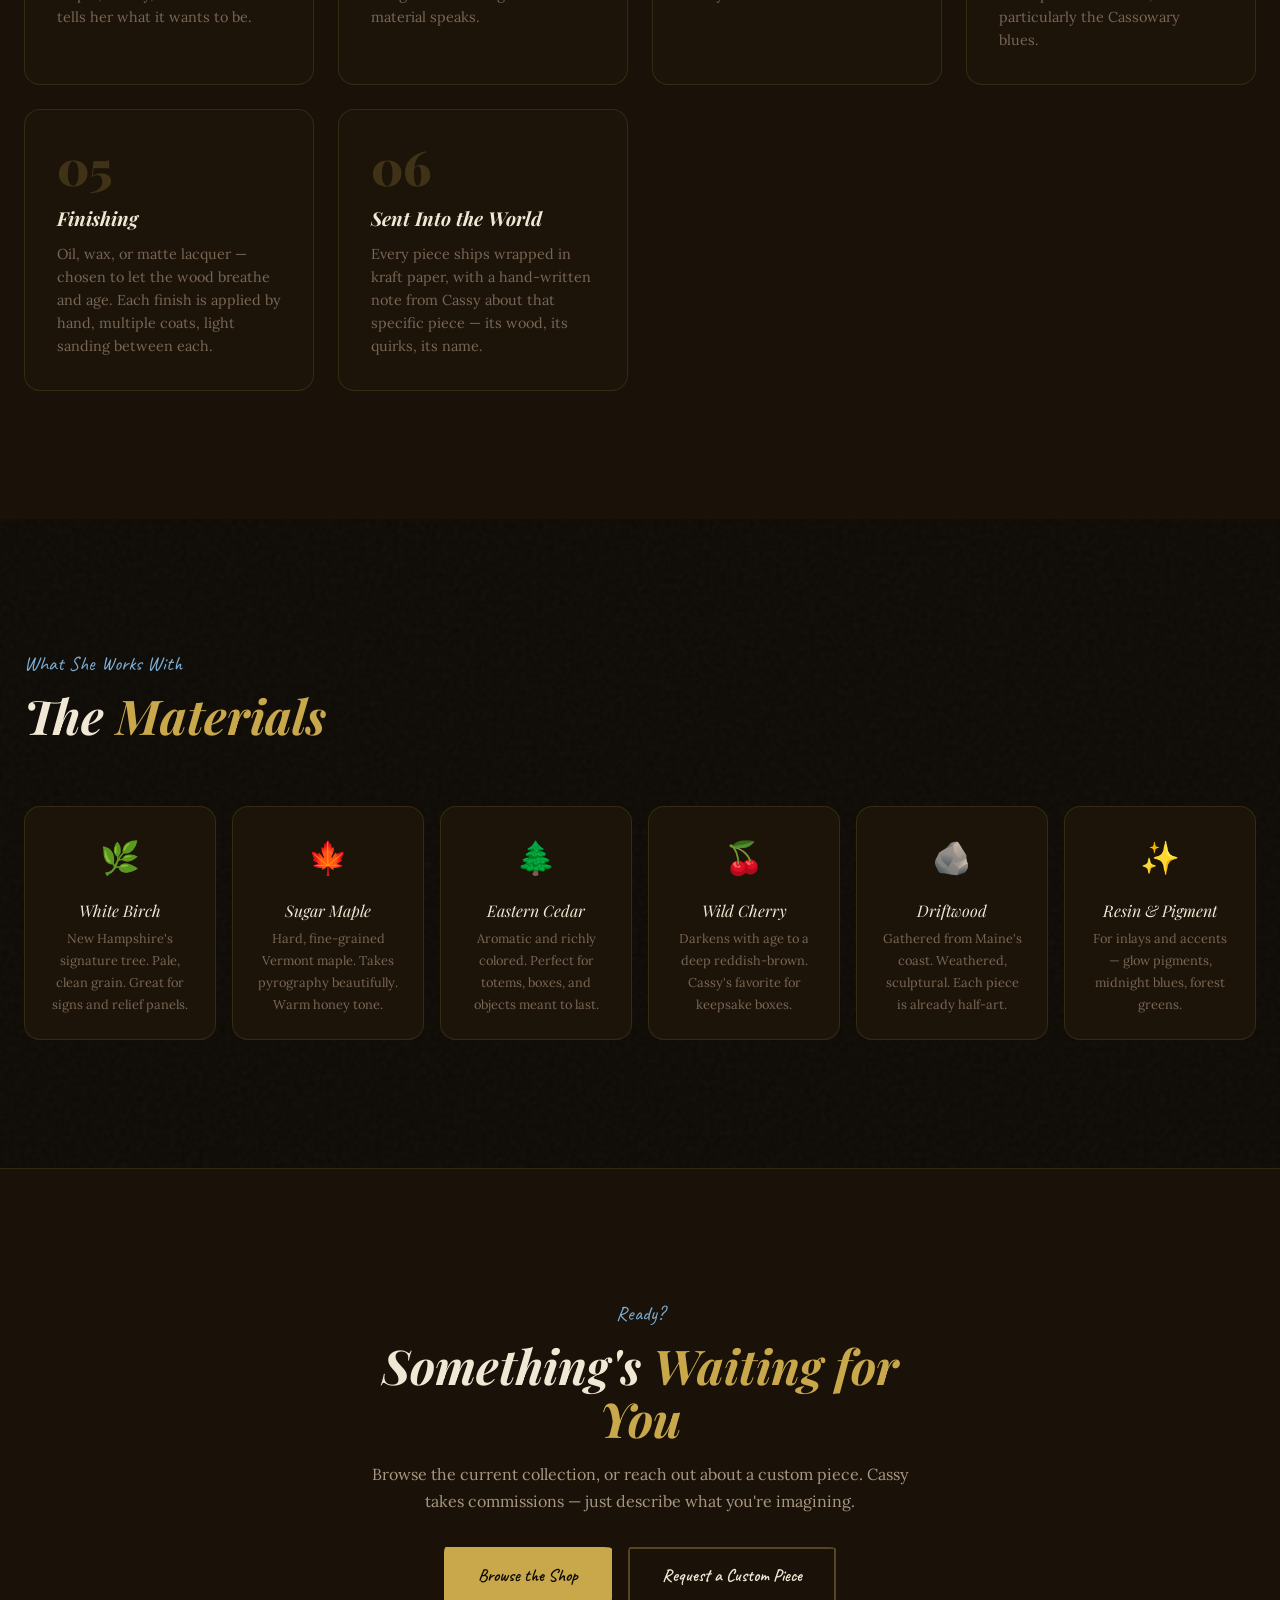
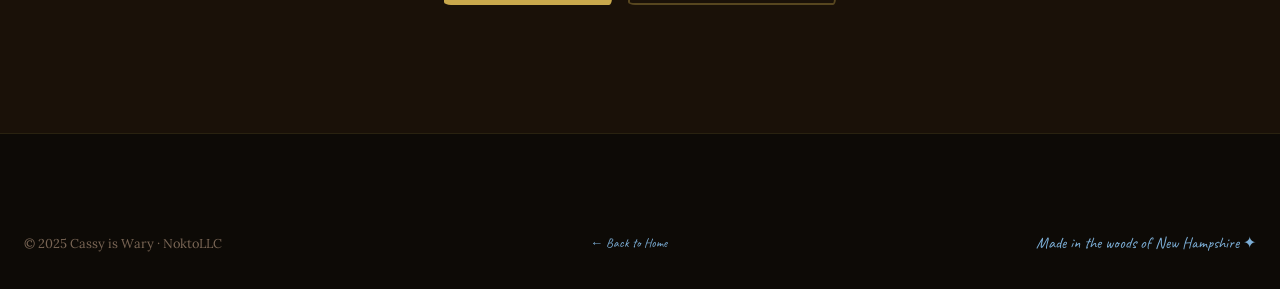
==== commit cfb0d4f7: "Fix image extensions from .webp to .jpeg Co-Authored-By: Claude Sonnet 4.6 <noreply@anthropic.com>" ====
--- a/about.html
+++ b/about.html
@@ -174,7 +174,7 @@
       <div class="container">
         <div class="about-hero-grid">
           <div class="about-portrait animate-in">
-            <img src="images/about-workshop.webp"
+            <img src="images/about-workshop.jpeg"
                  alt="Cassy MacDonald at her workbench carving wood by lamplight"
                  loading="eager"
                  onerror="this.style.display='none';this.nextElementSibling.style.display='flex'">
